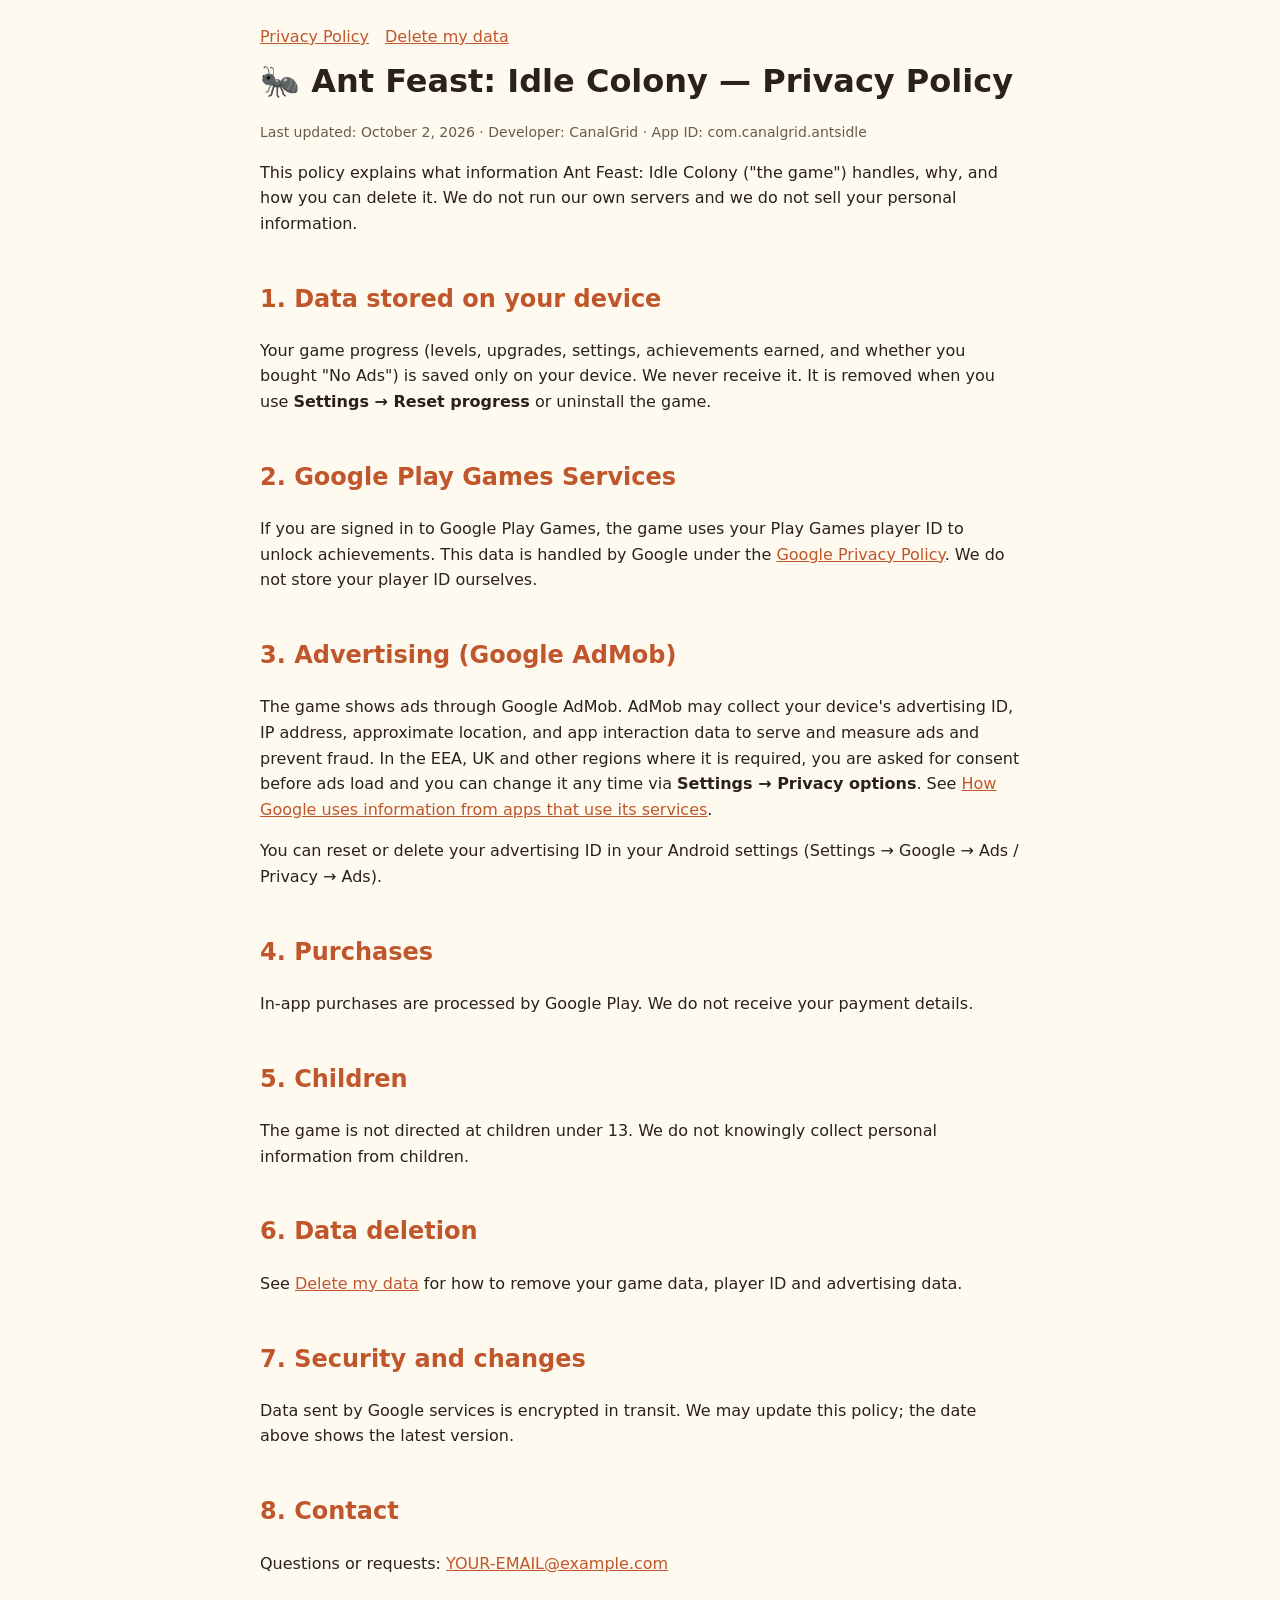
==== index.html @ b268e01d "Add privacy policy and data deletion page Co-Authored-By: Claude Opus 5.5 <noreply@anthropic.com>" ====
<!doctype html>
<html lang="en"><head><meta charset="utf-8"><meta name="viewport" content="width=device-width,initial-scale=1">
<title>Ant Feast Privacy Policy</title><link rel="stylesheet" href="style.css"></head>
<body><main>
<nav><a href="index.html">Privacy Policy</a><a href="delete.html">Delete my data</a></nav>
<h1>🐜 Ant Feast: Idle Colony — Privacy Policy</h1>
<p class="muted">Last updated: October 2, 2026 · Developer: CanalGrid · App ID: com.canalgrid.antsidle</p>

<p>This policy explains what information Ant Feast: Idle Colony ("the game") handles, why, and how you can delete it.
We do not run our own servers and we do not sell your personal information.</p>

<h2>1. Data stored on your device</h2>
<p>Your game progress (levels, upgrades, settings, achievements earned, and whether you bought "No Ads") is saved
only on your device. We never receive it. It is removed when you use <b>Settings → Reset progress</b> or uninstall the game.</p>

<h2>2. Google Play Games Services</h2>
<p>If you are signed in to Google Play Games, the game uses your Play Games player ID to unlock achievements.
This data is handled by Google under the <a href="https://policies.google.com/privacy">Google Privacy Policy</a>.
We do not store your player ID ourselves.</p>

<h2>3. Advertising (Google AdMob)</h2>
<p>The game shows ads through Google AdMob. AdMob may collect your device's advertising ID, IP address, approximate
location, and app interaction data to serve and measure ads and prevent fraud. In the EEA, UK and other regions
where it is required, you are asked for consent before ads load and you can change it any time via
<b>Settings → Privacy options</b>. See <a href="https://policies.google.com/technologies/partner-sites">How Google uses information from apps that use its services</a>.</p>
<p>You can reset or delete your advertising ID in your Android settings (Settings → Google → Ads / Privacy → Ads).</p>

<h2>4. Purchases</h2>
<p>In-app purchases are processed by Google Play. We do not receive your payment details.</p>

<h2>5. Children</h2>
<p>The game is not directed at children under 13. We do not knowingly collect personal information from children.</p>

<h2>6. Data deletion</h2>
<p>See <a href="delete.html">Delete my data</a> for how to remove your game data, player ID and advertising data.</p>

<h2>7. Security and changes</h2>
<p>Data sent by Google services is encrypted in transit. We may update this policy; the date above shows the latest version.</p>

<h2>8. Contact</h2>
<p>Questions or requests: <a href="mailto:YOUR-EMAIL@example.com">YOUR-EMAIL@example.com</a></p>
</main></body></html>
---- style.css ----
:root{--bg:#fffaf0;--fg:#2b2118;--muted:#6b5b4b;--accent:#c0562b;--card:#fff}
@media (prefers-color-scheme:dark){:root{--bg:#1d1813;--fg:#f3ebe1;--muted:#b8a896;--accent:#f08a5d;--card:#28211a}}
body{margin:0;background:var(--bg);color:var(--fg);font:16px/1.6 system-ui,-apple-system,"Segoe UI",sans-serif}
main{max-width:760px;margin:0 auto;padding:24px 16px 48px}
h1{margin:.2em 0}h2{margin-top:1.8em;color:var(--accent)}
a{color:var(--accent)}.muted{color:var(--muted);font-size:14px}
.card{background:var(--card);border-radius:12px;padding:12px 18px;box-shadow:0 1px 4px #0002}
nav a{margin-right:16px}
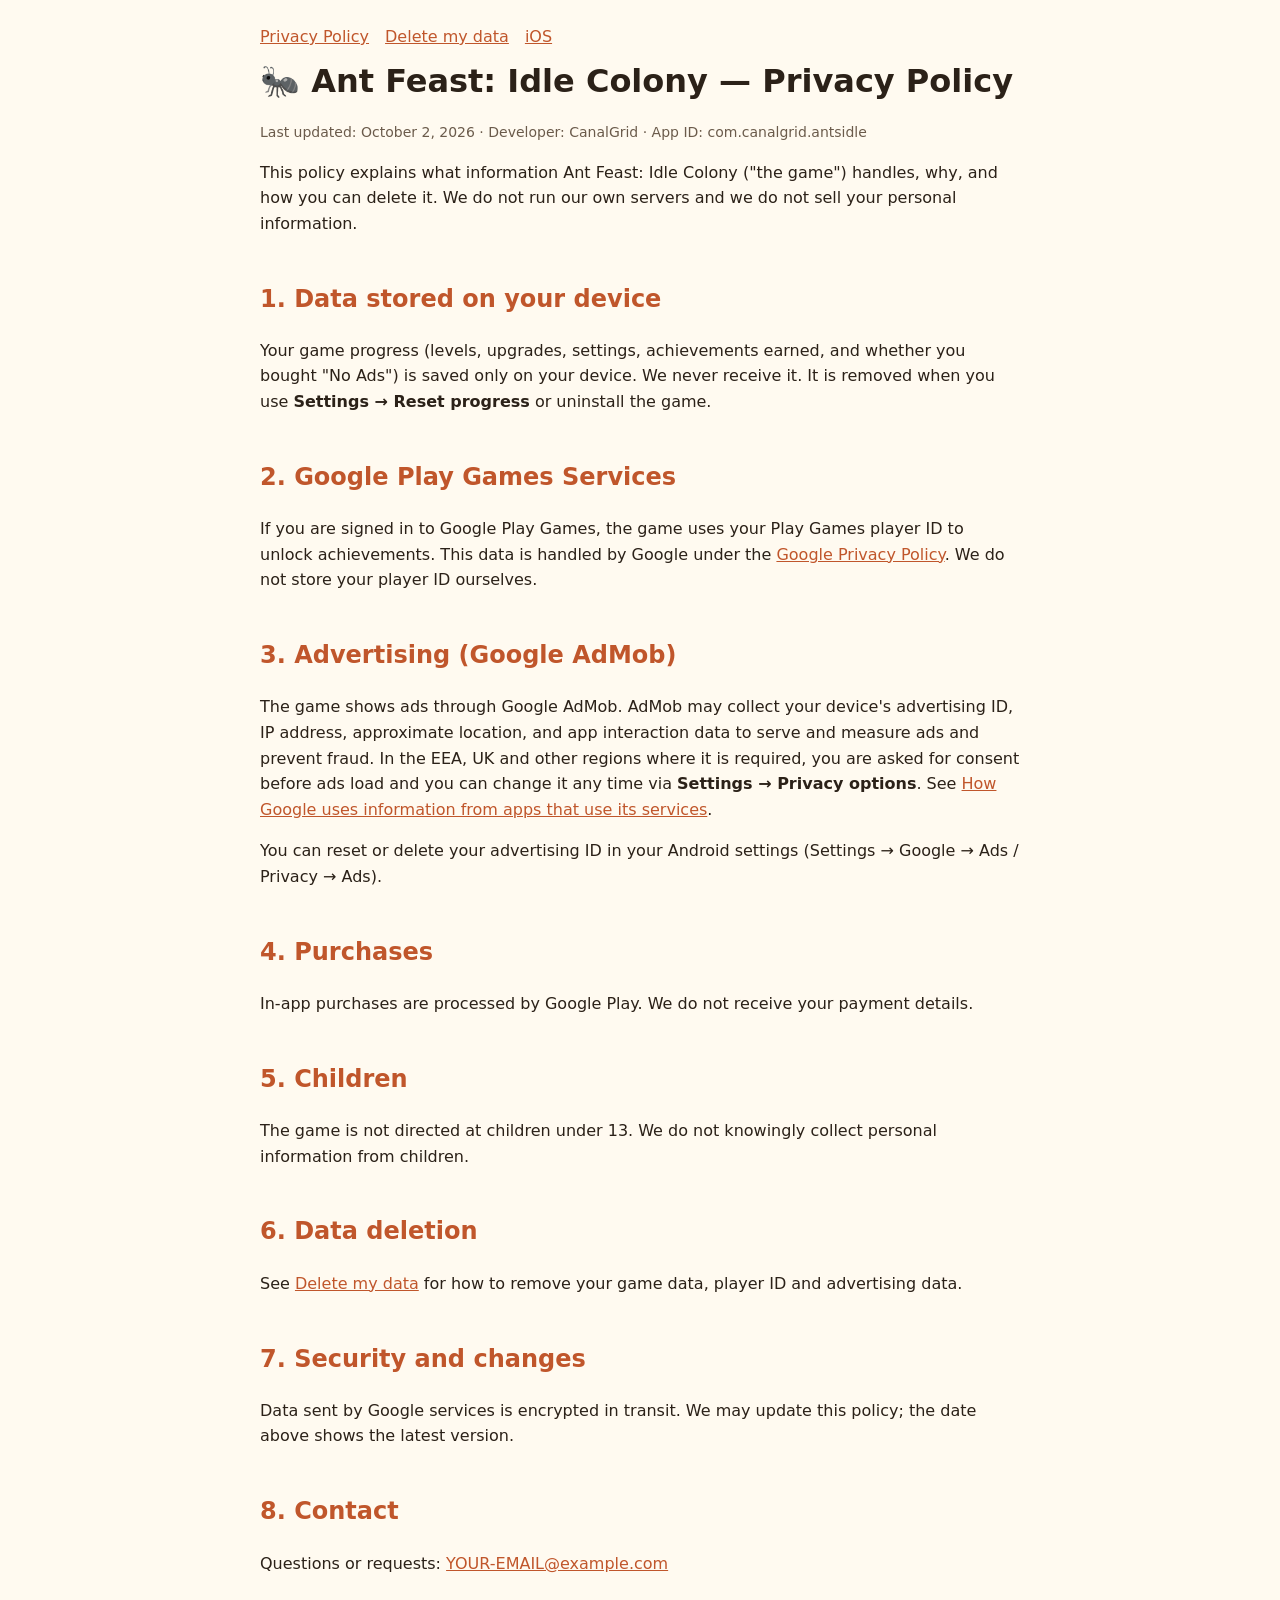
==== commit c42c9c68: "Add iOS privacy policy and data deletion page Co-Authored-By: Claude Opus 5.5 <noreply@anthropic.com" ====
--- a/index.html
+++ b/index.html
@@ -2,7 +2,7 @@
 <html lang="en"><head><meta charset="utf-8"><meta name="viewport" content="width=device-width,initial-scale=1">
 <title>Ant Feast Privacy Policy</title><link rel="stylesheet" href="style.css"></head>
 <body><main>
-<nav><a href="index.html">Privacy Policy</a><a href="delete.html">Delete my data</a></nav>
+<nav><a href="index.html">Privacy Policy</a><a href="delete.html">Delete my data</a><a href="ios/index.html">iOS</a></nav>
 <h1>🐜 Ant Feast: Idle Colony — Privacy Policy</h1>
 <p class="muted">Last updated: October 2, 2026 · Developer: CanalGrid · App ID: com.canalgrid.antsidle</p>
 
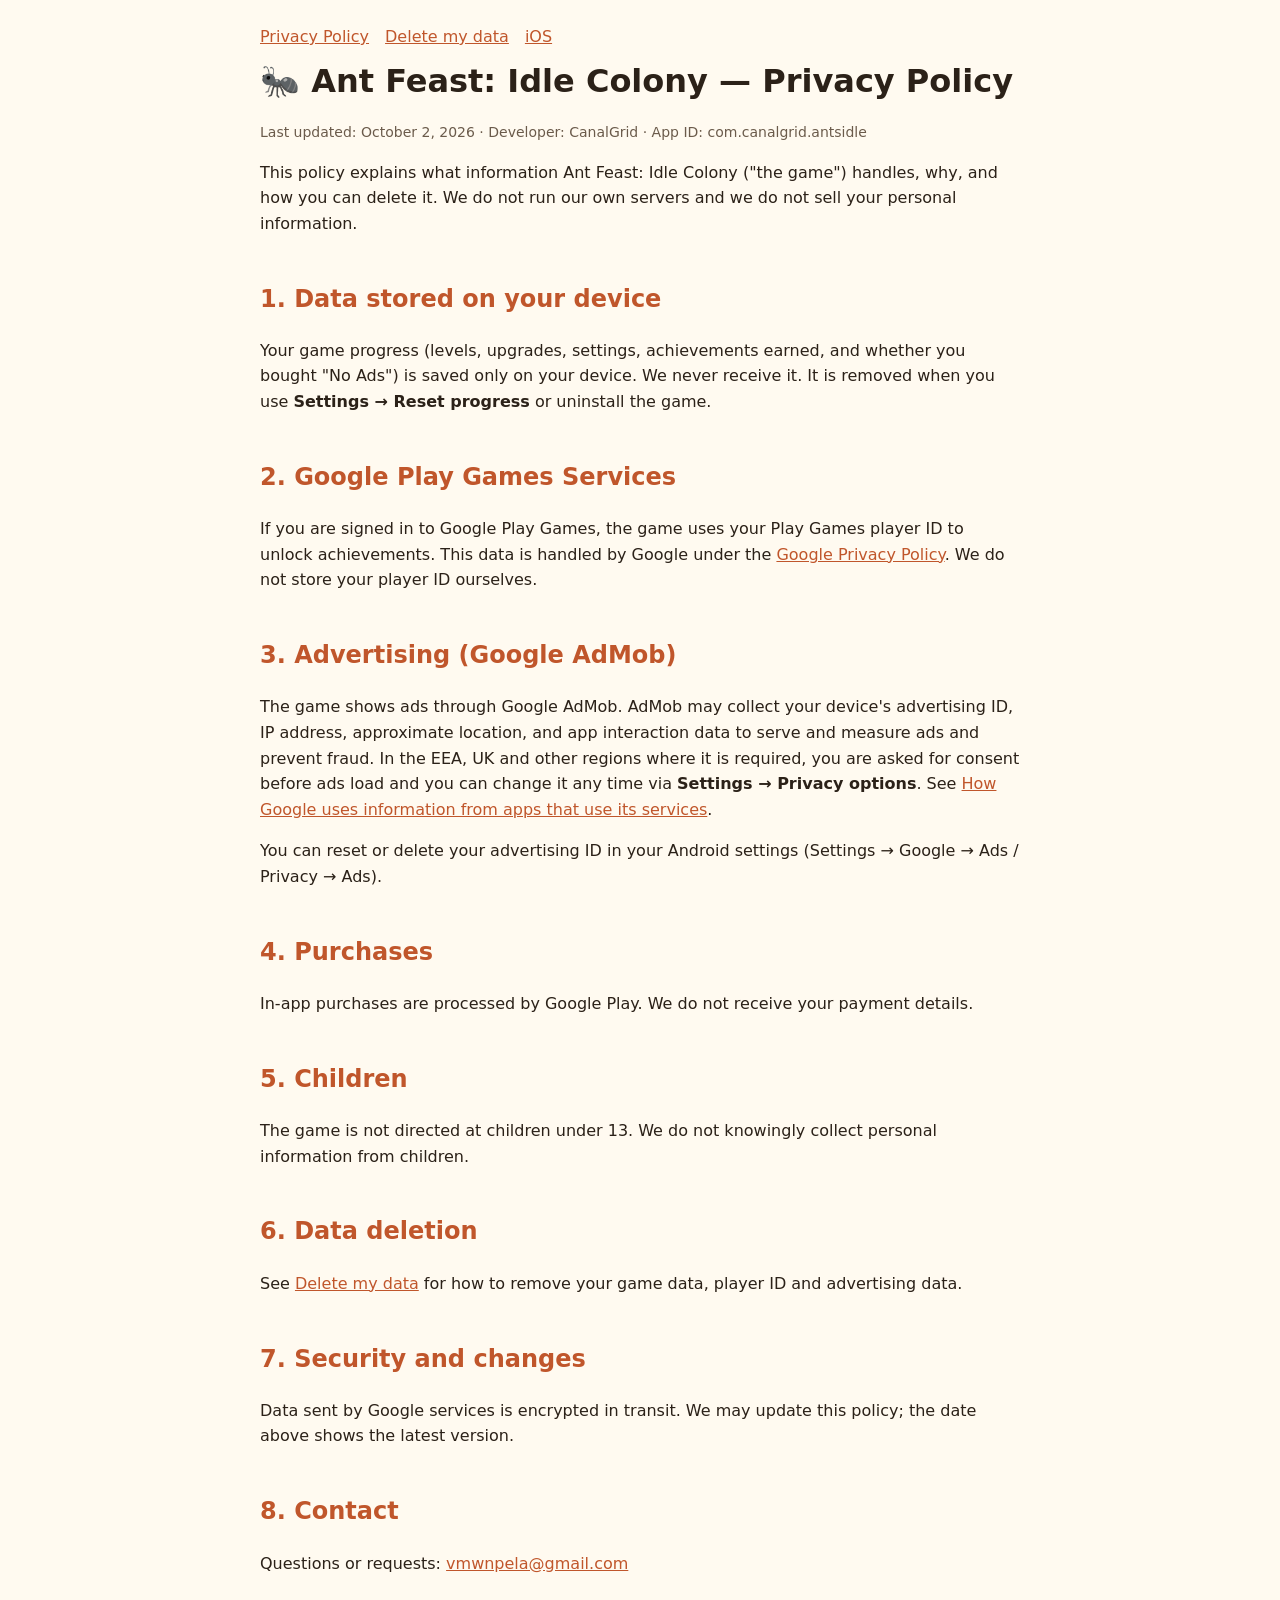
==== commit 791d0729: "Set contact email on privacy and data deletion pages Co-Authored-By: Claude Sonnet 5.5 <noreply@anth" ====
--- a/index.html
+++ b/index.html
@@ -38,5 +38,5 @@
 <p>Data sent by Google services is encrypted in transit. We may update this policy; the date above shows the latest version.</p>
 
 <h2>8. Contact</h2>
-<p>Questions or requests: <a href="mailto:YOUR-EMAIL@example.com">YOUR-EMAIL@example.com</a></p>
+<p>Questions or requests: <a href="mailto:vmwnpela@gmail.com">vmwnpela@gmail.com</a></p>
 </main></body></html>
